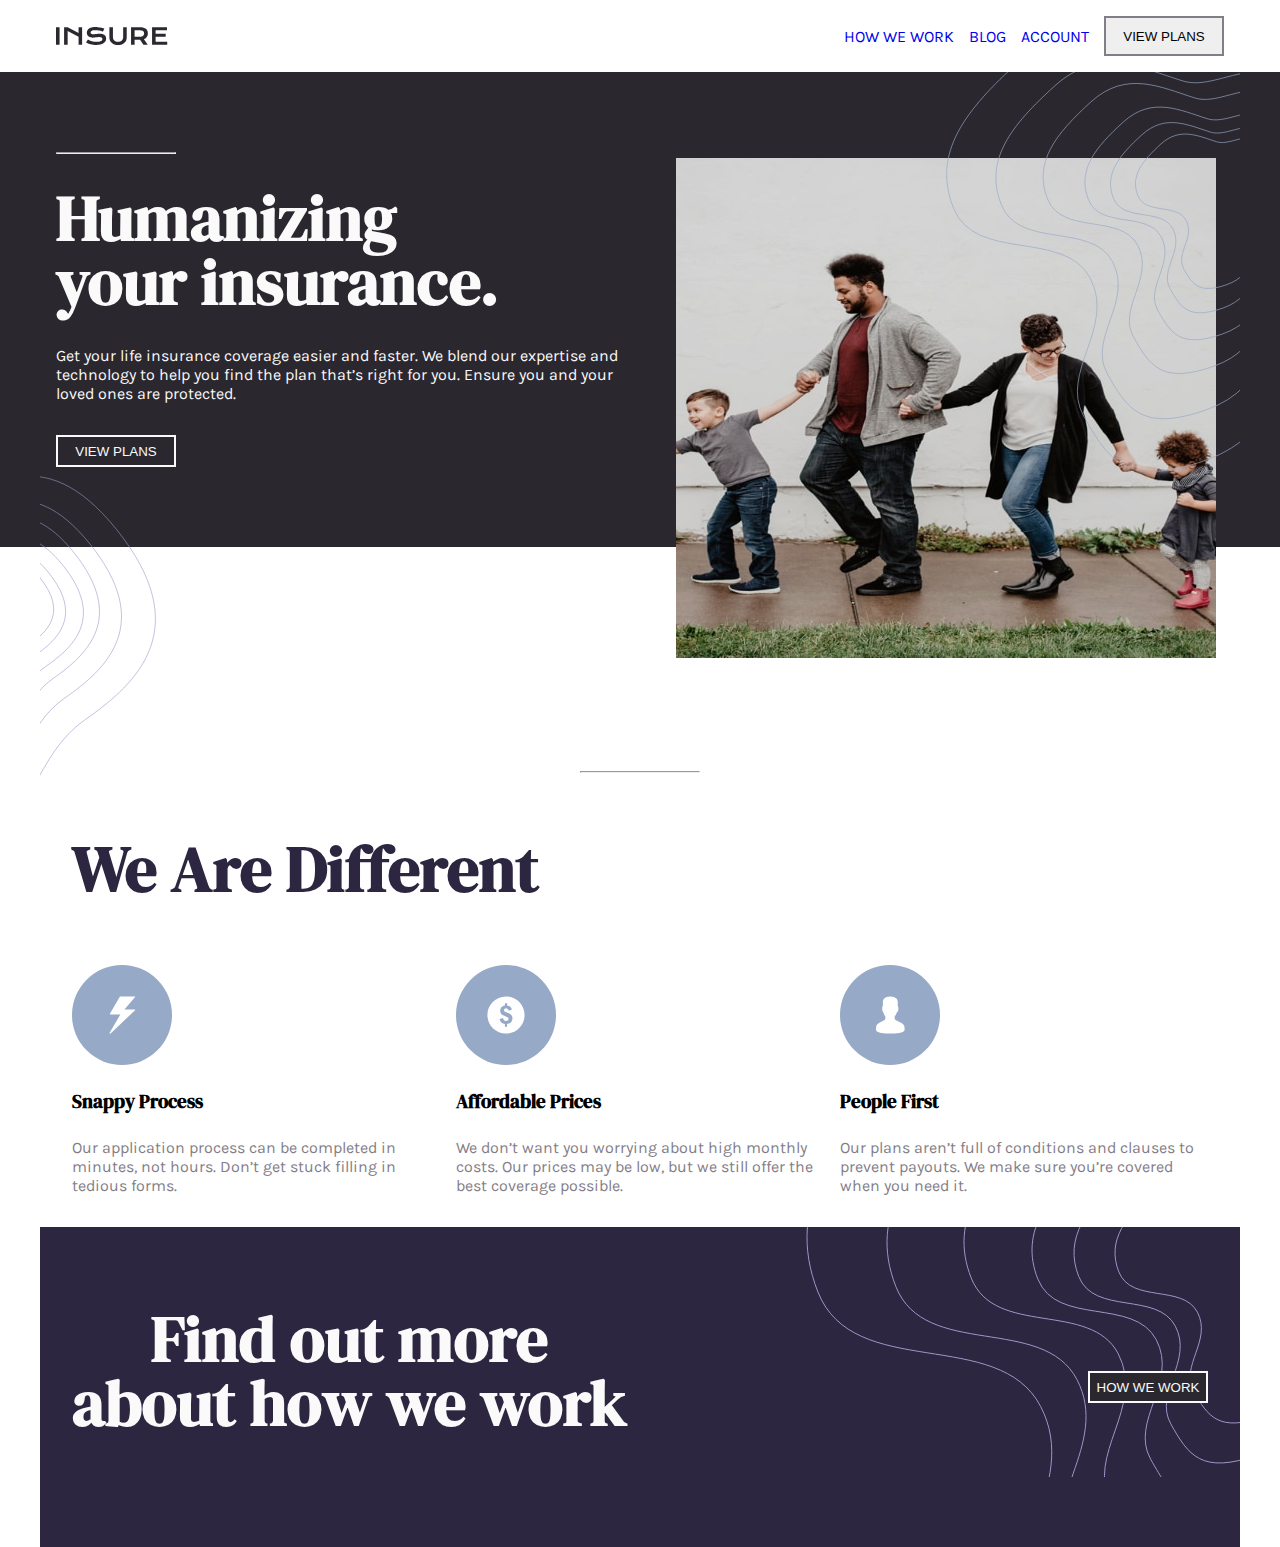
==== insure.html @ b5cce370 "insure landing page first commit" ====
<!DOCTYPE html>
<html lang="en">
  <head>
    <meta charset="UTF-8" />
    <meta name="viewport" content="width=device-width, initial-scale=1.0" />
    <title>Document</title>
    <link rel="stylesheet" href="./style.css" />
  </head>
  <body>
    <nav>
      <img src="./images/logo.svg" alt="" />

      <div>
        <p><a href="#">How we work</a></p>
        <p><a href="#">Blog</a></p>
        <p><a href="#">Account</a></p>
        <button>View Plans</button>
      </div>
    </nav>
    <section>
      <!-- mobile hero -->
      <div class="small-device">
        <img src="./images/image-intro-mobile.jpg" alt="" />
        <div class="small-image-box">
          <img src="./images/bg-pattern-intro-left-mobile.svg" class="imageA" alt="" />
          <img src="./images/bg-pattern-intro-right-mobile.svg" class="imageB" alt="" />
          <div class="small-text">
            <h1>Humanizing <br> your insurance.</h1>
            <p>
              Get your life insurance coverage easier and faster. We blend our
              expertise and technology to help you find the plan that’s right
              for you. Ensure you and your loved ones are protected.
            </p>
            <button class="button">View plans</button>
          </div>
        </div>
      </div>

      <div class="large-device">
        <div class="hero">
          <div>
            <hr>
            <h1>Humanizing <br> your insurance.</h1>
            <p>
              Get your life insurance coverage easier and faster. We blend our
              expertise and technology to help you find the plan that’s right
              for you. Ensure you and your loved ones are protected.
            </p>
            <button class="button">View plans</button>
          </div>
          <div>
            <img src="./images/image-intro-desktop.jpg" alt="">
          </div>
          <div>
            <img src="./images/bg-pattern-intro-left-desktop.svg"  class="imageC" alt="">
            <img src="./images/bg-pattern-intro-right-desktop.svg" class="imageD" alt="">
          </div>
        </div>
      </div>
      </div>
    </section>

    <section>
      <div class="card">
        <div class="card-layout">
          <hr>
          <h1>
            We Are Different
          </h1>
          <div class="grid-box">
            <div class="grid-inner-box">
              <img src="./images/icon-snappy-process.svg" alt="">
              <h3>
                Snappy Process
              </h3>
              <p>
                Our application process can be completed in minutes, not hours. Don’t get 
                stuck filling in tedious forms.
              </p>
            </div>
            <div class="grid-inner-box">
              <img src="./images/icon-affordable-prices.svg" alt="">
              <h3>
                Affordable Prices
              </h3>
              <p>
                We don’t want you worrying about high monthly costs. Our prices may be low, 
                but we still offer the best coverage possible.
              </p>
            </div>

            <div class="grid-inner-box">
              <img src="./images/icon-people-first.svg" alt="">
              <h3>
                People First
              </h3>
              <p>
                Our plans aren’t full of conditions and clauses to prevent payouts. We make 
                sure you’re covered when you need it.
              </p>
            </div>
          </div>
        </div>

      </div>    
    </section> 
    <section>
      <div class="info-layout">
        <div class="info-box">
            <div>
              <img src="./images/bg-pattern-how-we-work-mobile.svg" class="imageE" alt="" >
              <img src="./images/bg-pattern-how-we-work-desktop.svg" class="imageF" alt="">
            </div>
            <div>
              <h1>
                Find out more <br> about how we work
              </h1>
              <button class="button" >How we work</button>
            </div>
            
        </div>
      </div>
    </section>
  </body>
</html>
---- style.css ----
@import url("https://fonts.googleapis.com/css2?family=Karla:ital,wght@0,200..800;1,200..800&display=swap");
@import url("https://fonts.googleapis.com/css2?family=DM+Serif+Display:ital@0;1&display=swap");

* {
  margin: 0;
  padding: 0;
  text-decoration: none;
  box-sizing: border-box;
}

:root {
  --Dark-Violet: hsl(256, 26%, 20%);
  --Grayish-blue: hsl(216, 30%, 68%);
  --Very-Dark-Violet: hsl(270, 9%, 17%);
  --Dark-Grayish-Violet: hsl(273, 4%, 51%);
  --Very-Light-Gray: hsl(0, 0%, 98%);
}

h1,
h2,
h3,
h4,
h5,
h6 {
  font-family: "DM Serif Display", serif;
}

h1 {
  font-size: 11vw;
  line-height: 1;
}

p {
  font-family: "Karla", sans-serif;
}

nav {
  display: flex;
  justify-content: space-between;
  align-items: center;
  padding: 1rem;
  max-width: 1200px;
  margin: 0 auto;
}

nav div {
  display: flex;
  align-items: center;
  gap: 15px;
  text-transform: uppercase;
}

nav div button {
  width: 120px;
  height: 40px;
  text-transform: uppercase;
  border: 2px solid var(--Dark-Grayish-Violet);
  cursor: wait;
}

.small-device {
  background-color: var(--Very-Dark-Violet);
}

.small-device img {
  width: 100%;
}

.small-image-box {
  position: relative;
  padding: 2rem 0;
  height: auto;
}

.small-image-box .imageA {
  position: absolute;
  top: 0;
  left: 0;
  width: 50vw;
  height: 200px;
}

.small-image-box .imageB {
  position: absolute;
  bottom: -20%;
  right: 0;
  width: 50vw;
  height: 200px;
}

.small-text {
  display: flex;
  flex-direction: column;
  gap: 20px;
  align-items: center;
  text-align: center;
  color: var(--Very-Light-Gray);
  padding: 6rem 1rem;
}

.small-text h1 {
  z-index: 3;
}

.button {
  width: 120px;
  height: 32px;
  text-transform: uppercase;
  color: var(--Very-Light-Gray);
  border: 2px solid var(--Very-Light-Gray);
  background-color: var(--Very-Dark-Violet);
  cursor: crosshair;
}

.card {
  max-width: 1200px;
  margin: 0 auto;
}

.card-layout {
  margin-top: 6rem;
  display: flex;
  flex-direction: column;
  gap: 4rem;
  padding: 2rem;
}

hr {
  width: 120px;
}

.card-layout h1,
.card-layout hr {
  color: var(--Dark-Violet);
  margin: 0 auto;
}

.grid-inner-box p{
  color: var(--Dark-Grayish-Violet);
}

.grid-box {
  display: grid;
  gap: 1rem;
}

.grid-inner-box {
  display: flex;
  flex-direction: column;
  gap: 1.5rem;
  text-align: center;
}

.grid-inner-box img {
  width: 100px;
  height: 100px;
  margin: 0 auto;
}

.info-layout {
  max-width: 1200px;
  margin: 0 auto;
  margin: 5rem 1.5rem;
}
.info-box {
  background-color: var(--Dark-Violet);
  position: relative;
  /* margin: 4rem 1rem; */
}

.imageE {
  position: absolute;
  top: 0;
  right: 0;
}

.info-box div:nth-child(2) {
  padding: 5rem 2rem;
  text-align: center;
  position: relative;
}

.info-box div:nth-child(2) h1 {
  color: var(--Very-Light-Gray);
  padding-bottom: 2rem;
  z-index: 3
  ;
}






@media screen and (min-width: 1400px) {
}

@media screen and (min-width: 768px) {
  h1 {
    font-size: 5vw !important;
  }

  nav div {
    display: flex !important;
  }

  .small-device {
    display: none;
  }

  .large-device {
    display: flex !important;
    background-color: var(--Very-Dark-Violet);
    position: relative;
  }

  .hero {
    display: flex;
    justify-content: space-between;
    align-items: center;
    max-width: 1200px;
    margin: 0 auto;
    padding: 5rem 1rem;
    color: var(--Very-Light-Gray);
    position: relative;
  }

  .hero div {
    display: flex;
    flex-direction: column;
    gap: 2rem;
    width: 50%;
  }

  hr {
    width: 120px;
  }

  .button {
    width: 120px;
    height: 32px;
    text-transform: uppercase;
    color: var(--Very-Light-Gray);
    border: 2px solid var(--Very-Light-Gray);
    background-color: var(--Very-Dark-Violet);
    cursor: crosshair;
  }

  /* ?to target the second DIV in the desktop hero section that contains the img, we use the nth child */
  .hero div:nth-child(2) {
    width: 45%;
    height: 500px;
    position: absolute;
    top: 18%;
    right: 2%;
  }

  .hero div:nth-child(2) img {
    width: 100%;
    height: 100%;
  }

  .imageC {
    position: absolute;
    left: 0;
    top: 85%;
    height: 300px;
  }

  .imageD {
    position: absolute;
    right: 0;
    top: 0;
    height: 400px;
  }

  .card-layout {
    margin-top: 12rem;
  }
  .card-layout h1,
  hr {
    margin: 0 auto 0rem 0;
  }

  .grid-box {
    display: grid;
    grid-template-columns: repeat(3, 1fr);
  }
  .grid-inner-box,
  .grid-inner-box img {
    text-align: start;
    margin: 0 0 0 0;
  }
  .imageE {
    display: none;
  }

  .imageF {
    display: block !important;
  }
  
  .info-layout{
    margin: 0rem auto;
  }

  .info-box div:nth-child(2){
    display: flex;
    justify-content: space-between;
    align-items: center;
  }


  .imageF{
    display: block!important;
    position:absolute;
    top: 0;
    right: 0;
  }



}

@media screen and (min-width: 280px) {
  nav div {
    display: none;
  }
  .large-device {
    display: none;
  }
  .imageF {
    display: none;
  }
}
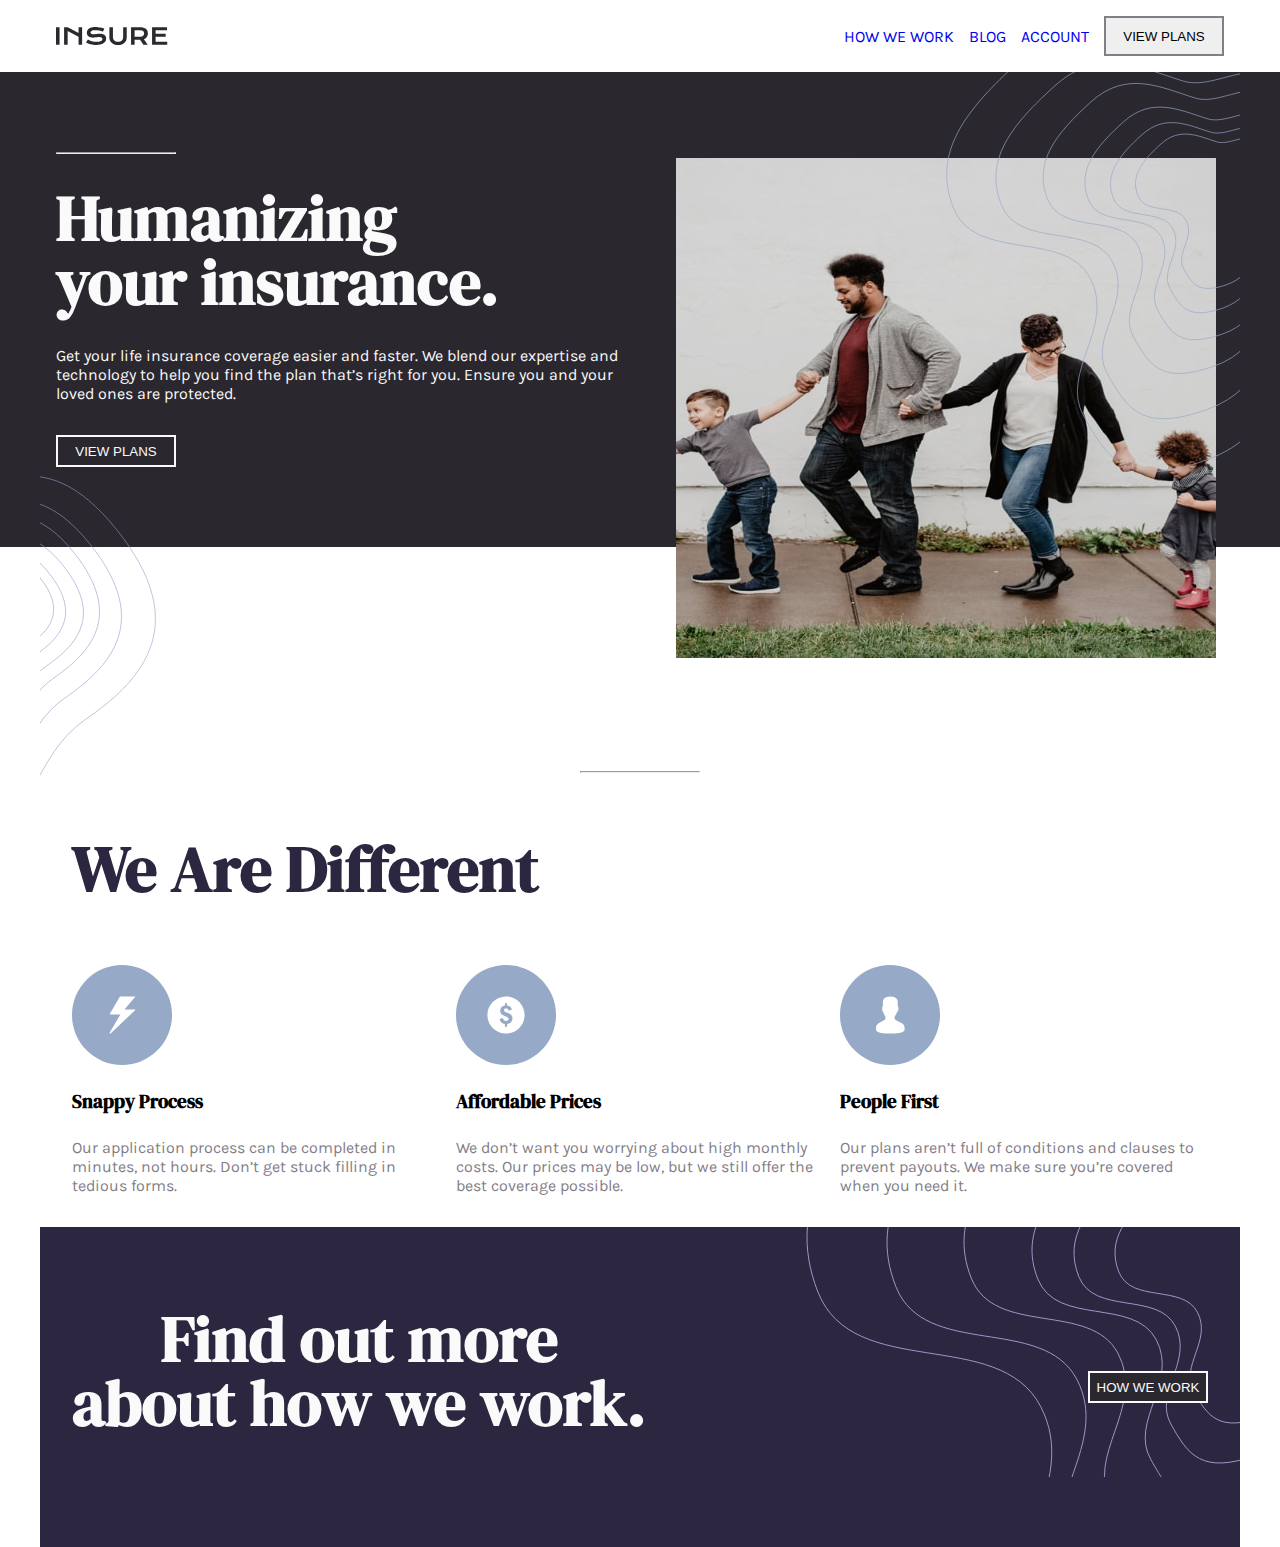
==== commit 2b382d94: "updated index.html file" ====
--- a/insure.html
+++ b/insure.html
@@ -113,7 +113,7 @@
             </div>
             <div>
               <h1>
-                Find out more <br> about how we work
+                Find out more <br> about how we work.
               </h1>
               <button class="button" >How we work</button>
             </div>
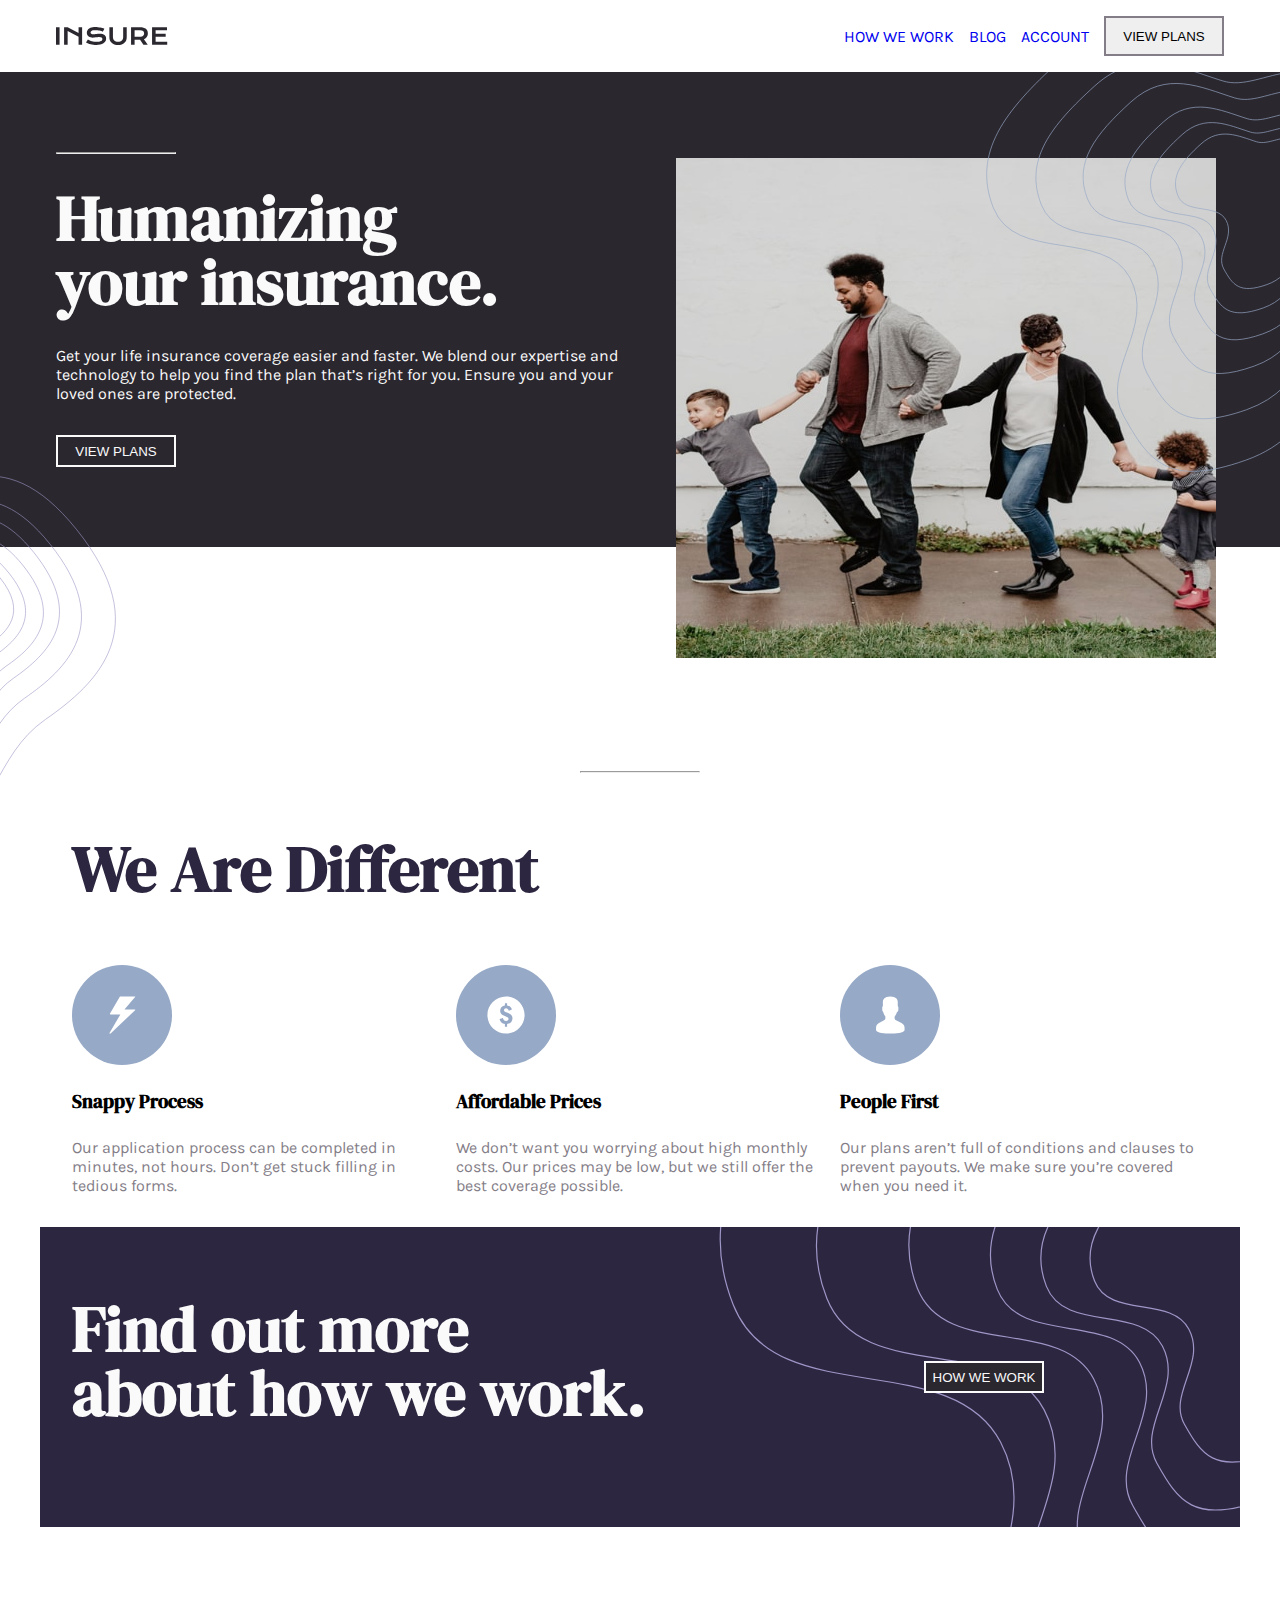
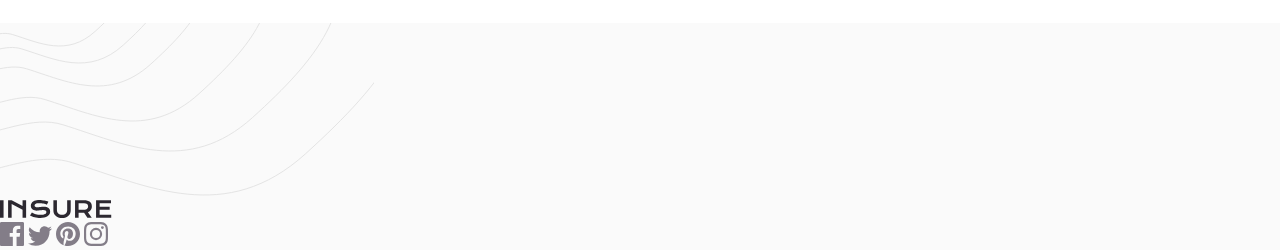
==== commit 5aabf8c5: "i completed the code for the info-bos for mobile and desktop" ====
--- a/insure.html
+++ b/insure.html
@@ -51,10 +51,10 @@
           <div>
             <img src="./images/image-intro-desktop.jpg" alt="">
           </div>
-          <div>
-            <img src="./images/bg-pattern-intro-left-desktop.svg"  class="imageC" alt="">
-            <img src="./images/bg-pattern-intro-right-desktop.svg" class="imageD" alt="">
-          </div>
+        </div>
+        <div>
+          <img src="./images/bg-pattern-intro-left-desktop.svg"  class="imageC" alt="">
+          <img src="./images/bg-pattern-intro-right-desktop.svg" class="imageD" alt="">
         </div>
       </div>
       </div>
@@ -121,6 +121,21 @@
         </div>
       </div>
     </section>
+    <footer>
+      <div class="footer-layout">
+        <img src="./images/bg-pattern-footer-mobile.svg" class="imageG" alt="">
+        <img src="./images/bg-pattern-footer-mobile.svg" class="imageH" alt="">
+        <div class="footer-head">
+          <img src="./images/logo.svg" alt="">
+          <div>
+            <img src="./images/icon-facebook.svg" alt="">
+            <img src="./images/icon-twitter.svg" alt="">
+            <img src="./images/icon-pinterest.svg" alt="">
+            <img src="./images/icon-instagram.svg" alt="">
+          </div>
+        </div>
+      </div>
+    </footer>
   </body>
 </html>
  --- a/style.css
+++ b/style.css
@@ -135,7 +135,7 @@
   margin: 0 auto;
 }
 
-.grid-inner-box p{
+.grid-inner-box p {
   color: var(--Dark-Grayish-Violet);
 }
 
@@ -183,16 +183,26 @@
 .info-box div:nth-child(2) h1 {
   color: var(--Very-Light-Gray);
   padding-bottom: 2rem;
-  z-index: 3
-  ;
-}
-
-
-
-
-
-
-@media screen and (min-width: 1400px) {
+  z-index: 3;
+}
+
+footer {
+  margin-top: 6rem;
+  background-color: var(--Very-Light-Gray);
+}
+
+
+
+
+
+
+
+
+
+@media screen and (min-width: 968px) {
+  .imageF {
+    width: auto !important;
+  }
 }
 
 @media screen and (min-width: 768px) {
@@ -289,7 +299,7 @@
   .grid-inner-box,
   .grid-inner-box img {
     text-align: start;
-    margin: 0 0 0 0;
+    margin: 0 auto 0 0;
   }
   .imageE {
     display: none;
@@ -297,28 +307,36 @@
 
   .imageF {
     display: block !important;
-  }
-  
-  .info-layout{
+    height: 16.25vw;
+    right: 0;
+    top: 0;
+  }
+
+  .info-layout {
     margin: 0rem auto;
-  }
-
-  .info-box div:nth-child(2){
+    /* margin-bottom: 40px; */
+  }
+
+  .info-box div:nth-child(2) {
     display: flex;
-    justify-content: space-between;
+    /* justify-content: space-between; */
     align-items: center;
-  }
-
-
-  .imageF{
-    display: block!important;
-    position:absolute;
+    height: 300px;
+  }
+
+  .info-box div:nth-child(2) h1 {
+    width: 75%;
+    text-align: start;
+  }
+
+  .imageF {
+    display: block !important;
+    position: absolute;
     top: 0;
     right: 0;
-  }
-
-
-
+    height: 100%;
+    width: 50vw;
+  }
 }
 
 @media screen and (min-width: 280px) {
@@ -331,4 +349,7 @@
   .imageF {
     display: none;
   }
-}
+  .imageH {
+    display: none;
+  }
+}
